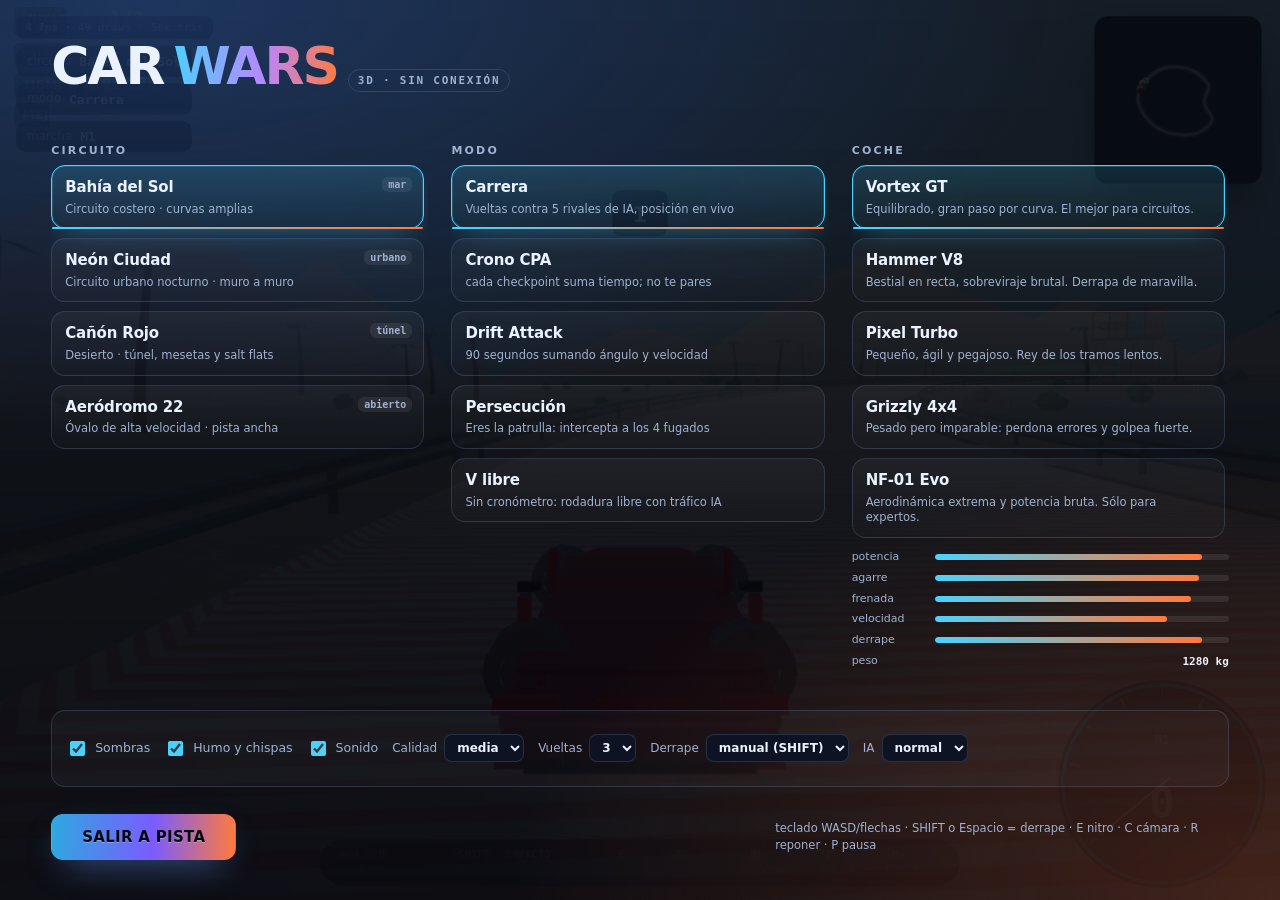
==== car_wars.html @ 1cbd0c03 "Initial import of Car Wars application" ====
<!DOCTYPE html>
<html lang="es">
<head>
<meta charset="utf-8">
<meta name="viewport" content="width=device-width,initial-scale=1,maximum-scale=1,user-scalable=no,viewport-fit=cover">
<meta name="theme-color" content="#070a12">
<title>CAR WARS 3D — circuito local, sin conexión</title>
<meta name="description" content="Juego de coches 3D completo en WebGL: 4 circuitos, 5 modos, IA, derrapes, partículas y sonido procedural. Funciona desde archivos locales.">
<style>
/* crítico: el lienzo 3D a pantalla completa funciona aunque la hoja externa no cargue */
html,body{margin:0;height:100%;overflow:hidden;background:#070a12;color:#eaf2ff;
  font:15px/1.45 system-ui,-apple-system,"Segoe UI",Roboto,sans-serif}
#app{position:fixed;inset:0}
canvas#gl,canvas#hud{position:absolute;inset:0;width:100%;height:100%;display:block;touch-action:none}
canvas#hud{pointer-events:none}
#boot{position:fixed;inset:0;display:grid;place-content:center;gap:14px;z-index:40;text-align:center;
  background:linear-gradient(180deg,#0a0f1c,#05070d)}
#boot .bar{width:min(420px,72vw);height:6px;border-radius:99px;background:rgba(255,255,255,.12);overflow:hidden;margin:0 auto}
#boot .bar b{display:block;height:100%;width:6%;background:linear-gradient(90deg,#4ad2ff,#ff7a3d)}
#boot p{margin:0;color:#9fb2d0;font-size:13px}
#boot .errdet{font:12px/1.5 ui-monospace,monospace;color:#ffb4b4;max-width:min(720px,88vw);margin:0 auto;text-align:left;
  background:rgba(255,60,60,.08);border:1px solid rgba(255,90,90,.3);padding:10px 12px;border-radius:10px;white-space:pre-wrap}
body:not(.playing) #ui{position:fixed;inset:0;z-index:30}
</style>
<link rel="stylesheet" href="css/style.css">
<link rel="icon" href="data:image/svg+xml,<svg xmlns='http://www.w3.org/2000/svg' viewBox='0 0 64 64'><rect width='64' height='64' rx='14' fill='%230b1020'/><path d='M12 38l6-14h28l6 14v8H44a4 4 0 11-8 0H28a4 4 0 11-8 0h-8z' fill='%234ad2ff'/></svg>">
</head>
<body>
<div id="app">
  <canvas id="gl" tabindex="0" aria-label="Vista 3D del juego"></canvas>
  <canvas id="hud" aria-hidden="true"></canvas>
  <canvas id="mini" class="mini" aria-hidden="true"></canvas>
  <div class="fps" id="fps">—</div>
  <div class="topleft" id="topleft"></div>
  <div class="gearhint" id="gearhint">
    <span><kbd>W A S D</kbd> conducir</span><span><kbd>SHIFT</kbd>/<kbd>ESPACIO</kbd> derrape</span>
    <span><kbd>E</kbd> nitro</span><span><kbd>C</kbd> cámara</span><span><kbd>R</kbd> reponer</span>
    <span><kbd>P</kbd> pausa</span><span><kbd>M</kbd> sonido</span>
  </div>
  <div id="ui"></div>
  <div id="boot">
    <h1 class="lg">CAR <i>WARS</i> 3D</h1>
    <div class="bar"><b id="bootbar"></b></div>
    <p id="bootmsg">preparando motor WebGL…</p>
  </div>
</div>

<script>
/* Comprobación de entorno ANTES de cargar nada: si falta WebGL2 se avisa bien. */
window.__cwBoot = function (ok, msg, detail) {
  var b = document.getElementById('boot'), m = document.getElementById('bootmsg');
  if (!ok) { b.classList.add('err'); m.textContent = msg; if (detail) { var d = document.createElement('div'); d.className = 'errdet'; d.textContent = detail; b.appendChild(d); } }
  return b;
};
(function () {
  var c = document.createElement('canvas');
  var gl = null;
  try { gl = c.getContext('webgl2', { failIfMajorPerformanceCaveat: false }); } catch (e) { gl = null; }
  if (!gl) {
    window.__cwBoot(false, 'Este navegador no expone WebGL2. Actualiza Chrome o activa la aceleración hardware (chrome://flags → Aceleración de hardware).',
      'contexto webgl2 = ' + gl);
    document.getElementById('ui').style.display = 'none';
    window.__cwNoGL = true;
  }
})();
</script>

<script src="js/core.js"></script>
<script src="js/math3d.js"></script>
<script src="js/textures.js"></script>
<script src="js/primitives.js"></script>
<script src="js/renderer.js"></script>
<script src="js/meshes.js"></script>
<script src="js/mapdata.js"></script>
<script src="js/world.js"></script>
<script src="js/entities.js"></script>
<script src="js/ui.js"></script>
<script src="js/audio.js"></script>
<script src="js/game.js"></script>

<script>
(function () {
  'use strict';
  if (window.__cwNoGL) return;
  if (typeof window.CW === 'undefined') {
    /* Los .js no se cargaron: casi siempre es que el HTML se movió solo, sin sus carpetas. */
    var faltan = [], pr = 'js/';
    ['core', 'math3d', 'renderer', 'game'].forEach(function (n) { faltan.push(pr + n + '.js'); });
    window.__cwBoot(false,
      'Falta el código del juego junto al HTML',
      'No se pudieron cargar los ' + faltan.length + ' scripts (window.CW = ' + typeof window.CW + ').\n' +
      '\nSi descargaste sólo "car_wars.html", tienes dos opciones:\n' +
      '  A) Usa el archivo único  car_wars_standalone.html  (no necesita carpetas).\n' +
      '  B) Quédate con la carpeta completa:  car_wars/  con  css/  y  js/  dentro, y abre\n' +
      '     car_wars/car_wars.html  (el HTML debe estar DENTRO de la carpeta, al lado de js/).\n' +
      '\nComprobado: ' + (window.__cwProbed || 'sin sondeo'));
    return;
  }
  var G = window.CW, D = document;
  var cv = D.getElementById('gl'), hudC = D.getElementById('hud'), mini = D.getElementById('mini');
  var boot = D.getElementById('boot'), bar = D.getElementById('bootbar'), msg = D.getElementById('bootmsg');
  var fpsEl = D.getElementById('fps');
  function setBar(p, t) { bar.style.width = Math.round(Math.max(0.04, Math.min(1, p)) * 100) + '%'; if (t) msg.textContent = t; }

  var R, game;
  try {
    R = new G.Renderer(cv);
  } catch (e) {
    window.__cwBoot(false, 'No se pudo iniciar el renderizador WebGL2.', String(e && e.stack || e));
    return;
  }
  setBar(0.14, 'generando texturas…');

  game = new G.Game({ canvas: cv, renderer: R, lowFx: G.isMobileish });
  window.__cwGame = game;
  game.input = new G.Input();
  game.headless = false;
  game.autoQual = true;
  game.setQuality(G.isMobileish ? 'low' : 'med');
  game.hud = new G.HUD({ canvas: hudC, minimap: mini });
  function resize() {
    var w = D.documentElement.clientWidth, h = D.documentElement.clientHeight;
    game.hud.resize(w, h);
  }
  window.addEventListener('resize', resize); resize();

  /* el primer gesto desbloquea el audio */
  var unlock = function () { game.sound.resume(); D.removeEventListener('pointerdown', unlock); D.removeEventListener('keydown', unlock); };
  D.addEventListener('pointerdown', unlock); D.addEventListener('keydown', unlock);

  try {
    var ui = G.boot({ canvas: cv, game: game, ui: D.getElementById('ui'), hud: hudC, progress: setBar });
  } catch (e) {
    window.__cwBoot(false, 'Error al construir la interfaz.', String(e && e.stack || e));
    return;
  }

  /* precarga del primer mundo para que el menú arranque ya con el circuito montado */
  setBar(0.3, 'montando Bahía del Sol…');
  setTimeout(function () {
    try {
      game.attachMode(G.MODES.race);
      game.loadMap(G.MAPS[0], setBar);
      game.spawn(G.CARS[0].id, { laps: 3 });
      setBar(0.98, 'listo');
    } catch (e) {
      window.__cwBoot(false, 'Error generando el mundo 3D.', String(e && e.stack || e));
      return;
    }
    try {
      var hojaCargada = false;
      for (var i = 0; i < document.styleSheets.length; i++) {
        var hh = document.styleSheets[i];
        if (hh.href && /style\.css$/.test(hh.href)) { hojaCargada = true; break; }
      }
      if (!hojaCargada && !window.__cwStandalone) game.hud.toast('nota: falta css/style.css (sin estilos)', 4);
    } catch (e) { }
    boot.style.transition = 'opacity .45s'; boot.style.opacity = '0';
    setTimeout(function () { boot.style.display = 'none'; }, 460);
    D.body.classList.add('playing');
    game.running = true;
    game._last = 0;
    game.frame();
    /* HUD superior: modo/mapa/fps en vivo */
    var tl = D.getElementById('topleft');
    setInterval(function () {
      fpsEl.textContent = Math.round(game.fps) + ' fps · ' + (R.stats ? R.stats.draws : 0) + ' draws · ' + ((R.stats ? R.stats.tris : 0) / 1000 | 0) + 'k tris';
      if (!game.world) return;
      var p = game.player, q = p ? Math.round(p.speed * 3.6) : 0;
      tl.innerHTML = '<div class="badge">circuito <b>' + game.spec.name + '</b></div>' +
        '<div class="badge">modo <b>' + game.mode.name + '</b></div>' +
        '<div class="badge">marcha <b>' + (p ? 'M' + Math.max(1, Math.min(6, 1 + Math.round(Math.log(Math.max(1, q)) / Math.log(70)))) : '-') + '</b></div>';
    }, 500);
    /* errores de runtime a la consola + aviso en pantalla */
    window.__cwOnError = function (m) {
      if (!m || /ResizeObserver|AudioContext/.test(m)) return;
      var d = D.createElement('div');
      d.className = 'errdet'; d.style.cssText = 'position:absolute;left:12px;bottom:12px;z-index:60';
      d.textContent = 'aviso: ' + m;
      D.getElementById('app').appendChild(d);
      setTimeout(function () { d.remove(); }, 6000);
    };
  }, 60);
})();
</script>
</body>
</html>
---- css/style.css ----
/* CAR WARS 3D — todo el estilo local, sin fuentes ni imágenes externas */
:root{
  --bg:#070a12; --bg2:#0e1424; --ink:#eaf2ff; --ink2:#9fb2d0;
  --acc:#4ad2ff; --acc2:#ff7a3d; --gold:#ffd453; --ok:#7cffb2; --bad:#ff6b6b;
  --line:rgba(140,175,235,.18); --glass:rgba(10,14,24,.62);
  --r:14px; --sh:0 18px 50px -18px rgba(0,0,0,.8);
}
*{box-sizing:border-box}
html,body{margin:0;height:100%;overflow:hidden;background:var(--bg);color:var(--ink);
  font:15px/1.45 system-ui,-apple-system,"Segoe UI",Roboto,Ubuntu,sans-serif;
  -webkit-font-smoothing:antialiased;text-rendering:optimizeLegibility}
#app{position:fixed;inset:0;background:radial-gradient(120% 90% at 50% 10%,#16223c 0%,#070a12 60%)}
canvas#gl,canvas#hud{position:absolute;inset:0;width:100%;height:100%;display:block;touch-action:none}
canvas#hud{pointer-events:none}
canvas#gl{cursor:crosshair}
body.nogl #hud,body.nogl .mini{display:none}

/* ---------- carga ---------- */
#boot{position:absolute;inset:0;display:grid;place-content:center;gap:14px;z-index:40;
  background:linear-gradient(180deg,#0a0f1c,#05070d);text-align:center}
#boot .lg{font-weight:900;font-size:clamp(30px,7vw,64px);letter-spacing:-.03em;margin:0}
#boot .lg i{font-style:normal;color:var(--acc)}
#boot .bar{width:min(420px,72vw);height:6px;border-radius:99px;background:rgba(255,255,255,.1);overflow:hidden;margin:0 auto}
#boot .bar b{display:block;height:100%;width:8%;border-radius:99px;
  background:linear-gradient(90deg,var(--acc),var(--acc2));transition:width .18s}
#boot p{margin:0;color:var(--ink2);font-size:13px;min-height:1.2em}
#boot.err p{color:var(--bad)}
#boot .errdet{font:12px/1.5 ui-monospace,Menlo,Consolas,monospace;color:#ffb4b4;
  max-width:min(680px,88vw);margin:0 auto;text-align:left;background:rgba(255,60,60,.08);
  border:1px solid rgba(255,90,90,.3);padding:10px 12px;border-radius:10px;white-space:pre-wrap}

/* ---------- HUD flotante ---------- */
.mini{position:absolute;right:18px;top:16px;width:168px;height:168px;border-radius:14px;
  background:var(--glass);border:1px solid var(--line);box-shadow:var(--sh);z-index:12;pointer-events:none}
.fps{position:absolute;left:16px;top:16px;z-index:12;pointer-events:none;
  font:600 11px ui-monospace,monospace;color:var(--ink2);background:var(--glass);
  border:1px solid var(--line);padding:4px 8px;border-radius:8px}
.topleft{position:absolute;left:16px;top:46px;z-index:12;pointer-events:none;display:grid;gap:6px}
.badge{display:inline-flex;gap:8px;align-items:center;background:var(--glass);border:1px solid var(--line);
  border-radius:10px;padding:6px 10px;font-size:12px;color:var(--ink2)}
.badge b{color:var(--ink);font:700 13px ui-monospace,monospace}
.gearhint{position:absolute;left:50%;bottom:14px;transform:translateX(-50%);z-index:11;
  display:flex;gap:10px;align-items:center;color:var(--ink2);font-size:11.5px;
  background:var(--glass);border:1px solid var(--line);border-radius:99px;padding:6px 14px;pointer-events:none}
.gearhint kbd{font:700 10.5px ui-monospace,monospace;color:var(--ink);background:rgba(255,255,255,.08);
  border:1px solid var(--line);border-bottom-width:2px;border-radius:5px;padding:1px 5px}
body.playing .gearhint{opacity:.62}
body:not(.playing) .gearhint,body:not(.playing) .mini,body:not(.playing) .fps,body:not(.playing) #hud{display:none}

/* ---------- pantallas ---------- */
#ui{position:absolute;inset:0;z-index:30;display:none}
#ui.hasScreen{display:block}
.scr{position:absolute;inset:0;display:grid;overflow:auto;padding:clamp(14px,3.2vh,34px) clamp(14px,4vw,54px);
  background:radial-gradient(120% 80% at 12% 0%,rgba(38,74,140,.55),transparent 60%),
             radial-gradient(110% 90% at 100% 100%,rgba(255,110,50,.22),transparent 55%),
             linear-gradient(180deg,rgba(4,6,12,.88),rgba(4,6,12,.96))}
.scr[hidden]{display:none}
.brand{display:flex;align-items:baseline;gap:10px;flex-wrap:wrap;margin:0 0 18px}
.brand .b1{font-weight:900;font-size:clamp(26px,5.4vw,52px);letter-spacing:-.04em}
.brand .b2{font-weight:900;font-size:clamp(26px,5.4vw,52px);letter-spacing:-.04em;
  background:linear-gradient(92deg,var(--acc),#b987ff 55%,var(--acc2));-webkit-background-clip:text;background-clip:text;color:transparent}
.brand .tag{font:600 11px ui-monospace,monospace;font-style:normal;letter-spacing:.16em;text-transform:uppercase;
  color:var(--ink2);border:1px solid var(--line);border-radius:99px;padding:4px 9px}
.cols{display:grid;grid-template-columns:repeat(auto-fit,minmax(228px,1fr));gap:clamp(12px,1.8vw,26px);align-items:start}
.col h3{margin:0 0 9px;font:700 11px/1 system-ui;letter-spacing:.2em;text-transform:uppercase;color:var(--ink2)}
.cards{display:grid;gap:9px;max-height:min(46vh,420px);overflow:auto;padding-right:4px}
.card{position:relative;text-align:left;border:1px solid var(--line);border-radius:var(--r);padding:11px 13px;
  background:linear-gradient(180deg,rgba(255,255,255,.045),rgba(255,255,255,.015));cursor:pointer;
  transition:transform .12s,border-color .16s,background .16s}
.card b{display:block;font-weight:800;font-size:15px;letter-spacing:-.01em}
.card small{display:block;color:var(--ink2);font-size:11.5px;margin-top:3px;line-height:1.35}
.card em{position:absolute;right:11px;top:11px;font-style:normal;font:700 10px ui-monospace,monospace;
  color:var(--ink2);background:rgba(255,255,255,.07);border-radius:6px;padding:2px 6px}
.card:hover{transform:translateY(-1px);border-color:rgba(120,190,255,.42)}
.card.sel{border-color:var(--acc);background:linear-gradient(180deg,rgba(74,210,255,.16),rgba(74,210,255,.04));
  box-shadow:inset 0 0 0 1px rgba(74,210,255,.22),0 10px 28px -14px rgba(74,210,255,.5)}
.card.sel::after{content:"";position:absolute;left:0;right:0;bottom:-1px;height:2px;border-radius:2px;
  background:linear-gradient(90deg,var(--acc),var(--acc2))}
.stats{margin-top:11px;display:grid;gap:5px}
.st{display:grid;grid-template-columns:74px 1fr;gap:9px;align-items:center;font-size:11px;color:var(--ink2)}
.st i{display:block;height:6px;border-radius:99px;background:rgba(255,255,255,.09);overflow:hidden}
.st i b{display:block;height:100%;border-radius:99px;background:linear-gradient(90deg,var(--acc),var(--acc2))}
.st i.w{background:none;height:auto;text-align:right;color:var(--ink);font:700 11px ui-monospace,monospace}
.row{display:flex;gap:14px;align-items:center;flex-wrap:wrap}
.opts{margin:18px 0 0;padding:12px 14px;border:1px solid var(--line);border-radius:var(--r);background:rgba(255,255,255,.03)}
.chk{display:inline-flex;gap:7px;align-items:center;font-size:12.5px;color:var(--ink2);cursor:pointer}
.chk input{accent-color:var(--acc);width:15px;height:15px}
label.sel{display:inline-flex;gap:7px;align-items:center;font-size:12px;color:var(--ink2)}
select{background:#0d1322;color:var(--ink);border:1px solid var(--line);border-radius:8px;padding:5px 8px;font:600 12px system-ui}
.foot{margin-top:16px;justify-content:space-between}
.hint{color:var(--ink2);font-size:11.5px;max-width:62ch}
.btn{appearance:none;border:1px solid var(--line);background:rgba(255,255,255,.05);color:var(--ink);
  font:800 14px system-ui;letter-spacing:.02em;padding:12px 22px;border-radius:12px;cursor:pointer;
  transition:transform .1s,filter .16s,background .16s}
.btn:hover{transform:translateY(-1px);background:rgba(255,255,255,.09)}
.btn:active{transform:translateY(1px) scale(.99)}
.btn.primary{border-color:transparent;background:linear-gradient(92deg,#2ea8e0,#7a5cff 55%,#ff7a3d);
  color:#04070d;text-shadow:0 1px 0 rgba(255,255,255,.28);padding:13px 30px;font-size:15px;
  box-shadow:0 14px 34px -14px rgba(90,150,255,.75)}
.btn.ghost{background:transparent}
.panel{width:min(520px,92vw);margin:auto;padding:24px 26px;border:1px solid var(--line);border-radius:20px;
  background:linear-gradient(180deg,rgba(20,28,48,.92),rgba(8,11,20,.95));box-shadow:var(--sh);display:grid;gap:11px}
.panel.wide{width:min(760px,94vw)}
.panel h2{margin:0 0 4px;font-weight:900;letter-spacing:-.02em;font-size:26px}
.panel .pinfo{display:grid;gap:4px;font-size:13px;color:var(--ink2);margin-bottom:6px}
.panel .pinfo b{color:var(--ink);font:700 13px ui-monospace,monospace}
.scr-pause,.scr-result{place-items:center}
.rtable{display:grid;gap:4px;margin:4px 0 10px}
.rrow{display:grid;grid-template-columns:44px 1fr 74px 96px 132px;gap:8px;padding:8px 11px;border-radius:10px;
  background:rgba(255,255,255,.04);font-size:13px}
.rrow.head{background:none;color:var(--ink2);font:700 10.5px system-ui;letter-spacing:.14em;text-transform:uppercase;padding-bottom:2px}
.rrow span:nth-child(n+3){font:600 12.5px ui-monospace,monospace;text-align:right}
.rrow.hi{background:linear-gradient(90deg,rgba(74,210,255,.2),rgba(255,122,61,.12));
  box-shadow:inset 0 0 0 1px rgba(74,210,255,.35)}
.rbtns{display:flex;gap:12px;justify-content:flex-end}

/* ---------- control táctil ---------- */
.tc{position:absolute;inset:auto 0 0 0;z-index:20;display:flex;justify-content:space-between;
  padding:0 12px 14px;pointer-events:none;gap:12px}
body:not(.touch) .tc{display:none}
.tc-side{display:flex;gap:10px;align-items:flex-end;pointer-events:auto}
.tc-right{flex-direction:column;align-items:flex-end}
.tc-row{display:flex;gap:9px}
.tc-pad{width:74px;height:74px;border-radius:22px;display:grid;place-content:center;user-select:none;
  -webkit-user-select:none;background:rgba(16,22,38,.62);border:1px solid rgba(150,190,255,.26);
  color:#dbe7ff;font:800 12px system-ui;backdrop-filter:blur(3px);transition:transform .08s,background .1s}
.tc-pad.big{width:96px;height:96px;font-size:14px;border-color:rgba(120,255,190,.4);
  background:rgba(20,60,44,.55)}
.tc-pad.on{transform:scale(.94);background:rgba(74,210,255,.32)}
.tc-pad span{pointer-events:none}
@media (max-width:640px){
  .cards{max-height:none}
  .mini{width:118px;height:118px}
  .gearhint{display:none}
  .tc-pad{width:64px;height:64px}
}
@media (prefers-reduced-motion:reduce){*{transition:none!important;animation:none!important}}
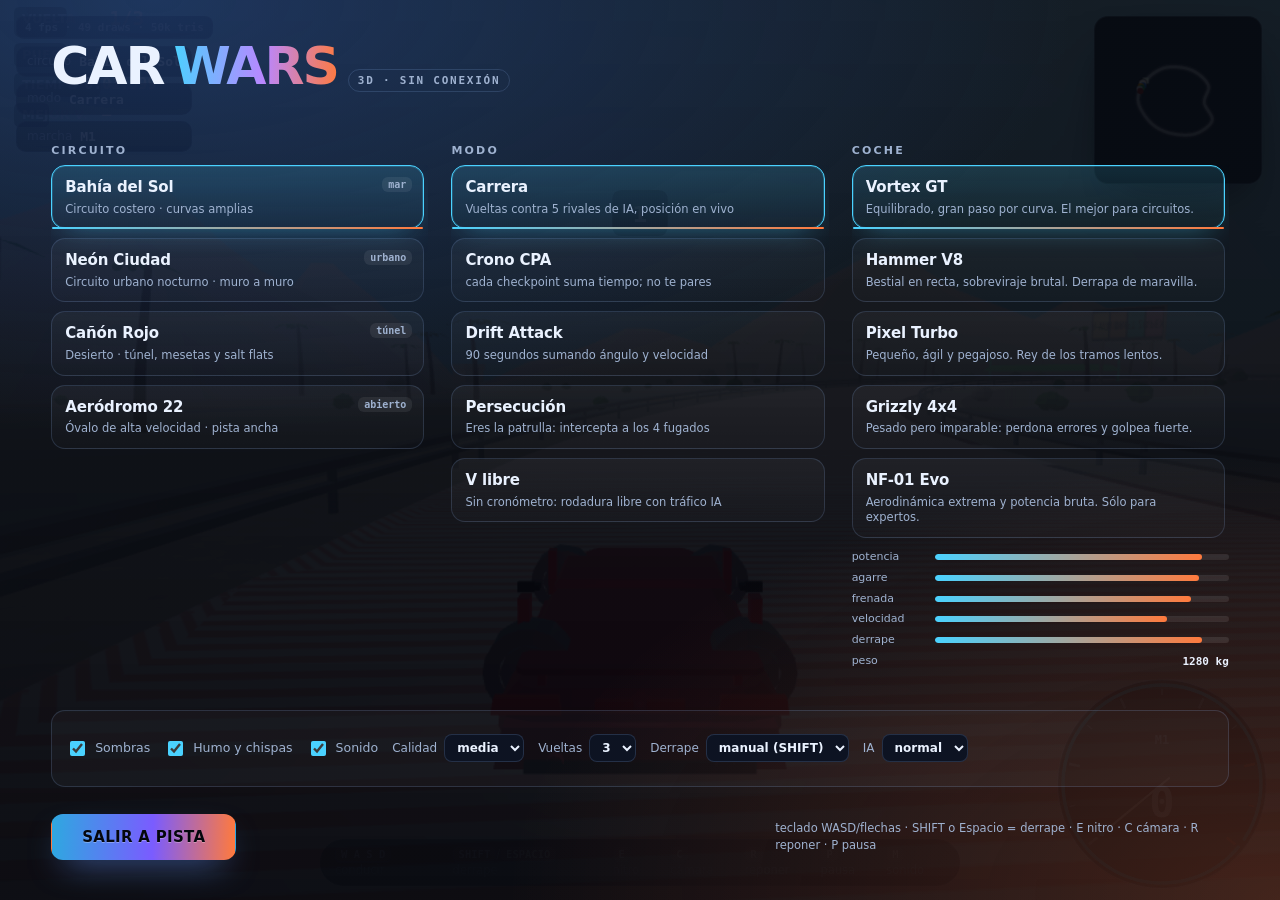
==== commit efc080de: "Add PWABuilder-ready PWA package" ====
--- a/car_wars.html
+++ b/car_wars.html
@@ -4,6 +4,14 @@
 <meta charset="utf-8">
 <meta name="viewport" content="width=device-width,initial-scale=1,maximum-scale=1,user-scalable=no,viewport-fit=cover">
 <meta name="theme-color" content="#070a12">
+<link rel="manifest" href="manifest.webmanifest">
+<link rel="icon" href="favicon.svg" type="image/svg+xml">
+<link rel="apple-touch-icon" href="apple-touch-icon.png">
+<meta name="mobile-web-app-capable" content="yes">
+<meta name="apple-mobile-web-app-capable" content="yes">
+<meta name="apple-mobile-web-app-status-bar-style" content="black-translucent">
+<meta name="apple-mobile-web-app-title" content="Car Wars">
+<meta name="msapplication-config" content="browserconfig.xml">
 <title>CAR WARS 3D — circuito local, sin conexión</title>
 <meta name="description" content="Juego de coches 3D completo en WebGL: 4 circuitos, 5 modos, IA, derrapes, partículas y sonido procedural. Funciona desde archivos locales.">
 <style>
@@ -183,5 +191,15 @@
   }, 60);
 })();
 </script>
+
+<script>
+if ('serviceWorker' in navigator) {
+  window.addEventListener('load', function () {
+    navigator.serviceWorker.register('./sw.js', { scope: './' }).catch(function (error) {
+      console.warn('PWA offline mode unavailable', error);
+    });
+  });
+}
+</script>
 </body>
 </html>
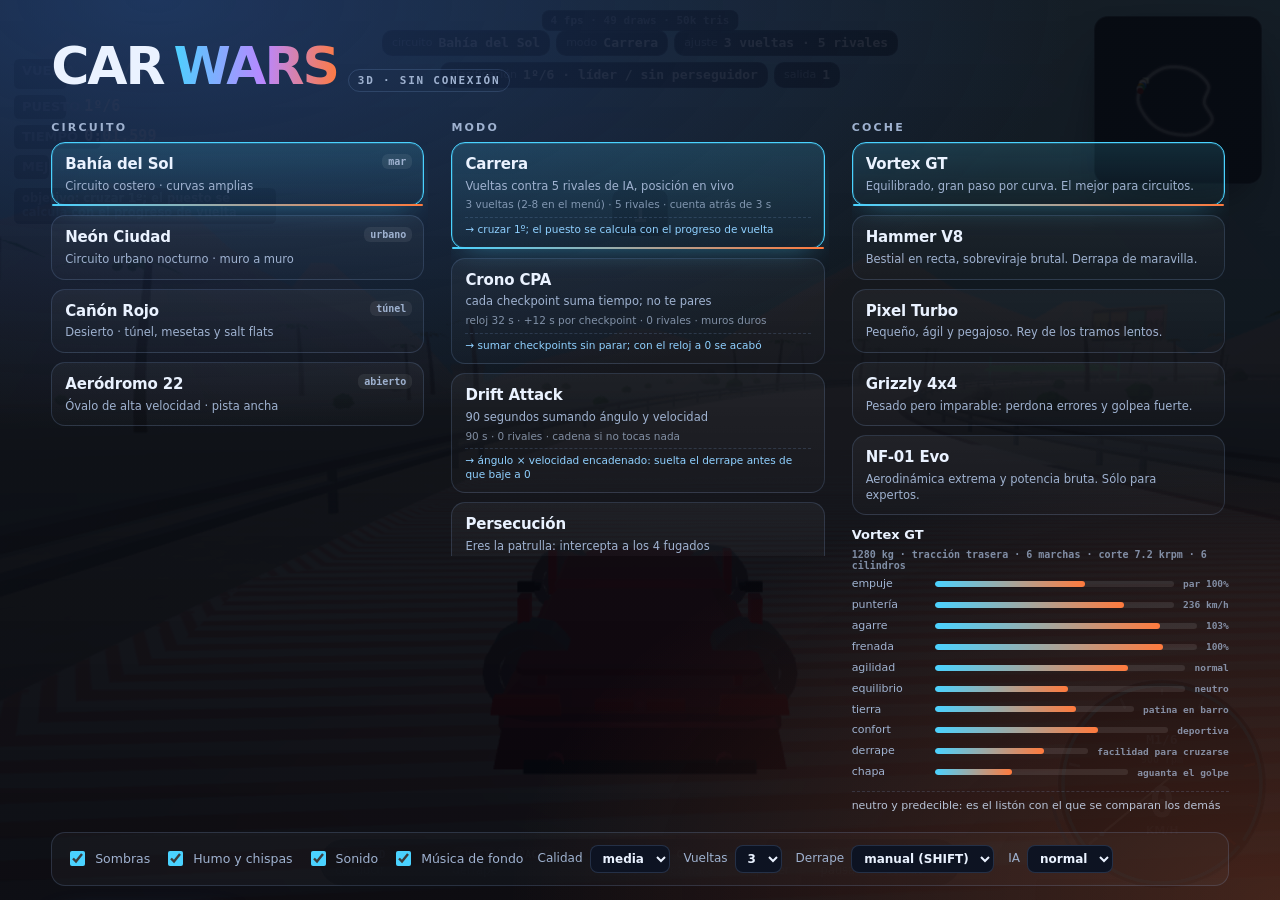
==== commit 1708716e: "Update game with latest Car Wars improvements" ====
--- a/car_wars.html
+++ b/car_wars.html
@@ -133,7 +133,12 @@
   window.addEventListener('resize', resize); resize();
 
   /* el primer gesto desbloquea el audio */
-  var unlock = function () { game.sound.resume(); D.removeEventListener('pointerdown', unlock); D.removeEventListener('keydown', unlock); };
+  var unlock = function () {
+    game.sound.resume();
+    /* menú con música de fondo desde el primer gesto (si el usuario no la apagó) */
+    if (game.musicOn !== false) game.sound.setMusic(true, 0.055);
+    D.removeEventListener('pointerdown', unlock); D.removeEventListener('keydown', unlock);
+  };
   D.addEventListener('pointerdown', unlock); D.addEventListener('keydown', unlock);
 
   try {
@@ -171,14 +176,29 @@
     game.frame();
     /* HUD superior: modo/mapa/fps en vivo */
     var tl = D.getElementById('topleft');
+    function bdg(k, v) { return '<div class="badge">' + k + ' <b>' + v + '</b></div>'; }
     setInterval(function () {
       fpsEl.textContent = Math.round(game.fps) + ' fps · ' + (R.stats ? R.stats.draws : 0) + ' draws · ' + ((R.stats ? R.stats.tris : 0) / 1000 | 0) + 'k tris';
-      if (!game.world) return;
-      var p = game.player, q = p ? Math.round(p.speed * 3.6) : 0;
-      tl.innerHTML = '<div class="badge">circuito <b>' + game.spec.name + '</b></div>' +
-        '<div class="badge">modo <b>' + game.mode.name + '</b></div>' +
-        '<div class="badge">marcha <b>' + (p ? 'M' + Math.max(1, Math.min(6, 1 + Math.round(Math.log(Math.max(1, q)) / Math.log(70)))) : '-') + '</b></div>';
-    }, 500);
+      if (!game.world || !game.mode) { tl.innerHTML = ''; return; }
+      var p = game.player, md = game.modeDef || game.mode, st = game.state || {};
+      var params = [];
+      if (md.laps) params.push(game.laps + ' vueltas');
+      if (md.timed) params.push(md.timed + ' s');
+      if (md.startClock) params.push('+' + md.perCk + ' s por punto');
+      params.push((md.rivals || 0) + ' rivales');
+      var pos = '—';
+      if (p) {
+        var gap = game.rivalGap ? game.rivalGap() : null;
+        pos = (p.place || 1) + 'º/' + game.cars.length + (gap ? ' · ' + gap : '');
+      }
+      var t = (md.win || '') + (md.info ? ' — ' + md.info : '');
+      tl.innerHTML = bdg('circuito', game.spec.name) +
+        '<div class="badge" title="' + t.replace(/"/g, '') + '">modo <b>' + game.mode.name + '</b></div>' +
+        bdg('ajuste', params.join(' · ')) +
+        bdg('clasificación', pos) +
+        (st.countdown > 0 ? bdg('salida', Math.ceil(st.countdown) + '') : '') +
+        (st.finished ? bdg('resultado', 'cerrado') : '');
+    }, 400);
     /* errores de runtime a la consola + aviso en pantalla */
     window.__cwOnError = function (m) {
       if (!m || /ResizeObserver|AudioContext/.test(m)) return;
--- a/css/style.css
+++ b/css/style.css
@@ -32,12 +32,27 @@
 /* ---------- HUD flotante ---------- */
 .mini{position:absolute;right:18px;top:16px;width:168px;height:168px;border-radius:14px;
   background:var(--glass);border:1px solid var(--line);box-shadow:var(--sh);z-index:12;pointer-events:none}
-.fps{position:absolute;left:16px;top:16px;z-index:12;pointer-events:none;
+/* la esquina superior IZQUIERDA es del panel del modo (lo pinta el canvas HUD);
+   la información de contexto va arriba al CENTRO para que nada se pise */
+.fps{position:absolute;left:50%;transform:translateX(-50%);top:10px;z-index:12;pointer-events:none;
   font:600 11px ui-monospace,monospace;color:var(--ink2);background:var(--glass);
-  border:1px solid var(--line);padding:4px 8px;border-radius:8px}
-.topleft{position:absolute;left:16px;top:46px;z-index:12;pointer-events:none;display:grid;gap:6px}
-.badge{display:inline-flex;gap:8px;align-items:center;background:var(--glass);border:1px solid var(--line);
-  border-radius:10px;padding:6px 10px;font-size:12px;color:var(--ink2)}
+  border:1px solid var(--line);padding:3px 8px;border-radius:8px}
+.topleft{position:absolute;left:50%;transform:translateX(-50%);top:30px;z-index:12;pointer-events:none;
+  display:flex;flex-wrap:wrap;gap:6px;justify-content:center;
+  max-width:min(660px,max(230px,calc(100vw - 560px)))}
+.badge{display:inline-flex;gap:6px;align-items:center;background:var(--glass);border:1px solid var(--line);
+  border-radius:10px;padding:4px 9px;font-size:11px;color:var(--ink2);white-space:nowrap}
+.badge.tiny{font:600 10.5px/1.35 ui-monospace,monospace;color:rgba(198,218,248,.78)}
+/* en pantallas estrechas la tira no cabe centrada con todo: se queda arriba pero
+   en una fila corta; así no pisa nunca el panel del modo (canvas HUD) */
+@media (max-width:860px){
+  /* en pantallas angostas la tira se queda arriba al centro pero en UNA fila
+     corta (circuito + modo): el panel del canvas HUD arranca más abajo (yy 68)
+     y así sigue sin pisarse nada */
+  .fps{display:none}
+  .topleft{top:8px;gap:4px;max-width:min(520px,74vw)}
+  .topleft .badge:nth-child(n+3){display:none}
+}
 .badge b{color:var(--ink);font:700 13px ui-monospace,monospace}
 .gearhint{position:absolute;left:50%;bottom:14px;transform:translateX(-50%);z-index:11;
   display:flex;gap:10px;align-items:center;color:var(--ink2);font-size:11.5px;
@@ -69,6 +84,9 @@
   transition:transform .12s,border-color .16s,background .16s}
 .card b{display:block;font-weight:800;font-size:15px;letter-spacing:-.01em}
 .card small{display:block;color:var(--ink2);font-size:11.5px;margin-top:3px;line-height:1.35}
+.card .fine{display:block;margin-top:4px;font-size:10.5px;line-height:1.3;color:rgba(198,218,248,.6)}
+.card .win{display:block;margin-top:5px;padding-top:5px;border-top:1px dashed var(--line);
+  font-size:10.5px;line-height:1.3;color:#8fd0ff}
 .card em{position:absolute;right:11px;top:11px;font-style:normal;font:700 10px ui-monospace,monospace;
   color:var(--ink2);background:rgba(255,255,255,.07);border-radius:6px;padding:2px 6px}
 .card:hover{transform:translateY(-1px);border-color:rgba(120,190,255,.42)}
@@ -77,7 +95,11 @@
 .card.sel::after{content:"";position:absolute;left:0;right:0;bottom:-1px;height:2px;border-radius:2px;
   background:linear-gradient(90deg,var(--acc),var(--acc2))}
 .stats{margin-top:11px;display:grid;gap:5px}
-.st{display:grid;grid-template-columns:74px 1fr;gap:9px;align-items:center;font-size:11px;color:var(--ink2)}
+.shead{display:flex;flex-wrap:wrap;gap:4px 8px;align-items:baseline;font-weight:800;font-size:13px;color:var(--ink)}
+.shead em{font:600 10px ui-monospace,monospace;font-style:normal;color:rgba(190,215,250,.62)}
+.sfoot{margin-top:6px;padding-top:6px;border-top:1px dashed var(--line);font-size:11px;line-height:1.4;color:rgba(214,230,255,.82)}
+.st{display:grid;grid-template-columns:74px 1fr auto;gap:9px;align-items:center;font-size:11px;color:var(--ink2)}
+.st u{text-decoration:none;font:600 9.5px ui-monospace,monospace;color:rgba(190,215,250,.62);white-space:nowrap}
 .st i{display:block;height:6px;border-radius:99px;background:rgba(255,255,255,.09);overflow:hidden}
 .st i b{display:block;height:100%;border-radius:99px;background:linear-gradient(90deg,var(--acc),var(--acc2))}
 .st i.w{background:none;height:auto;text-align:right;color:var(--ink);font:700 11px ui-monospace,monospace}
